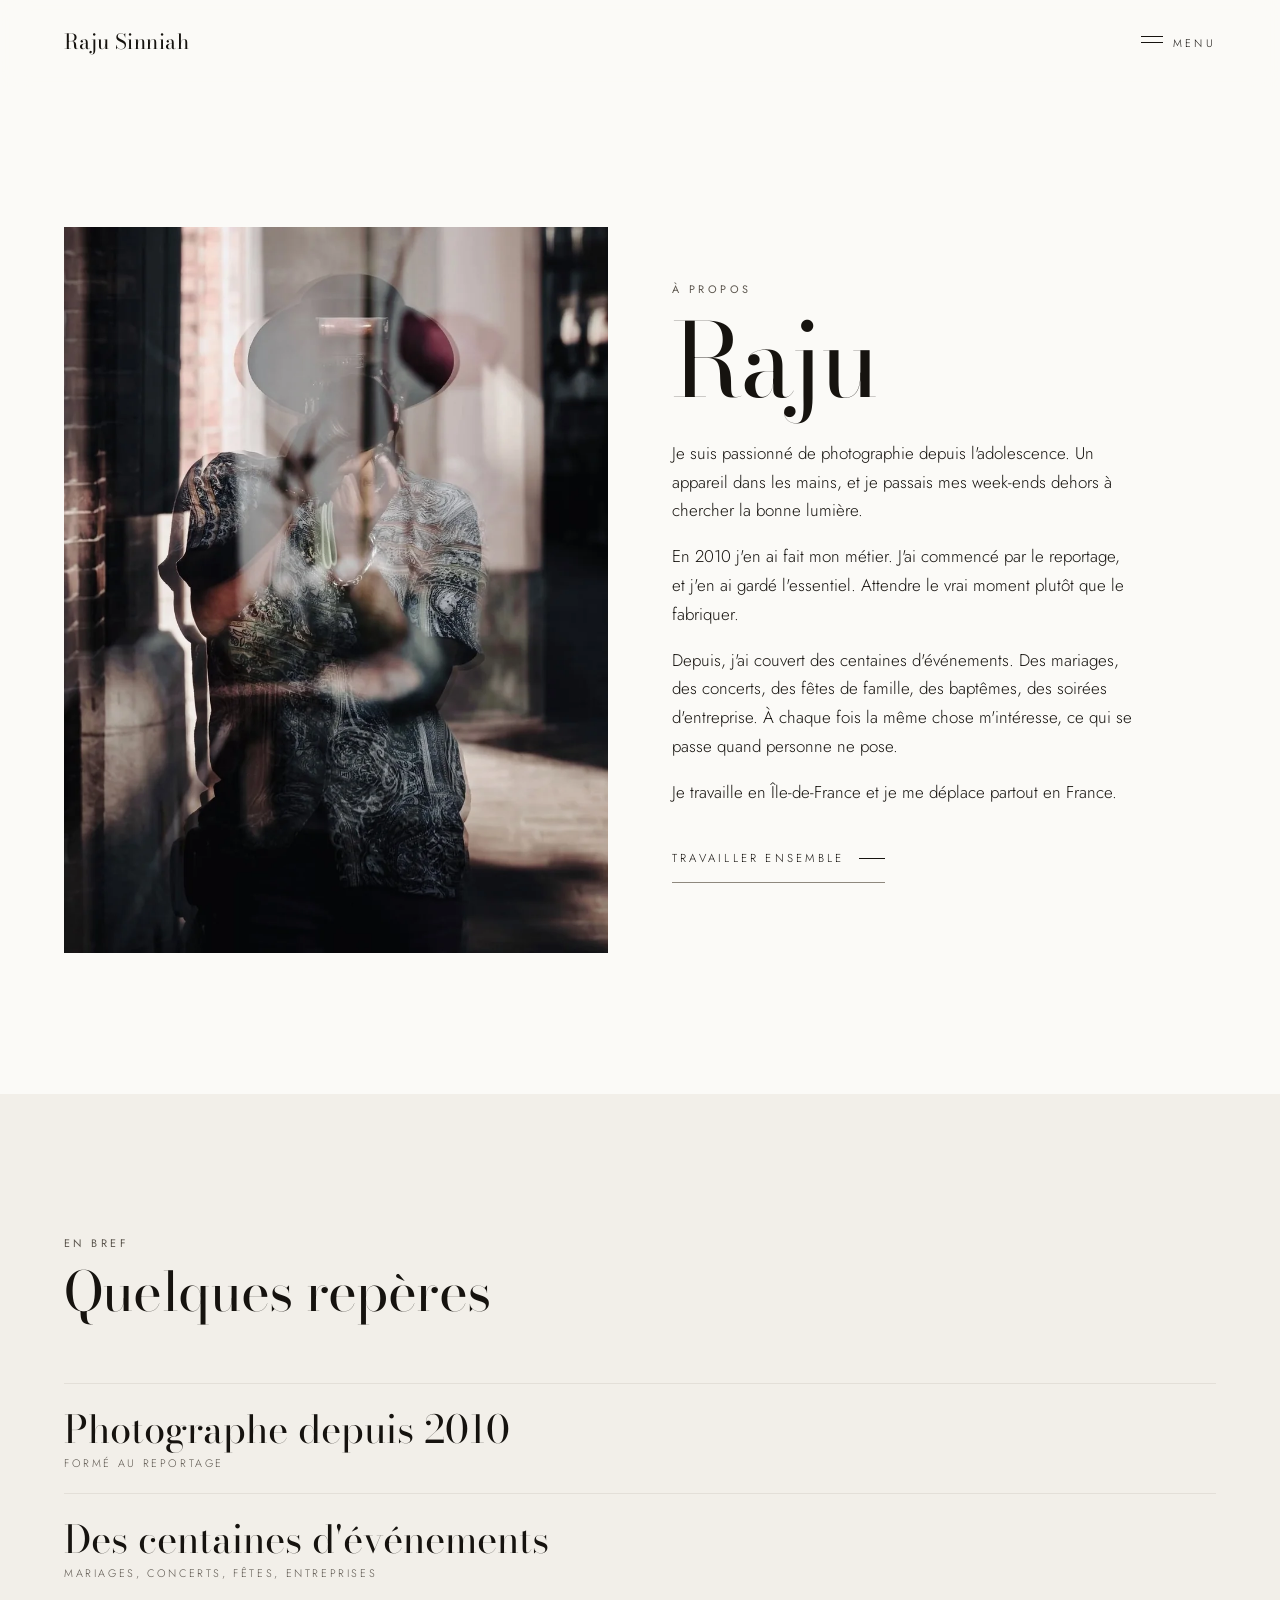
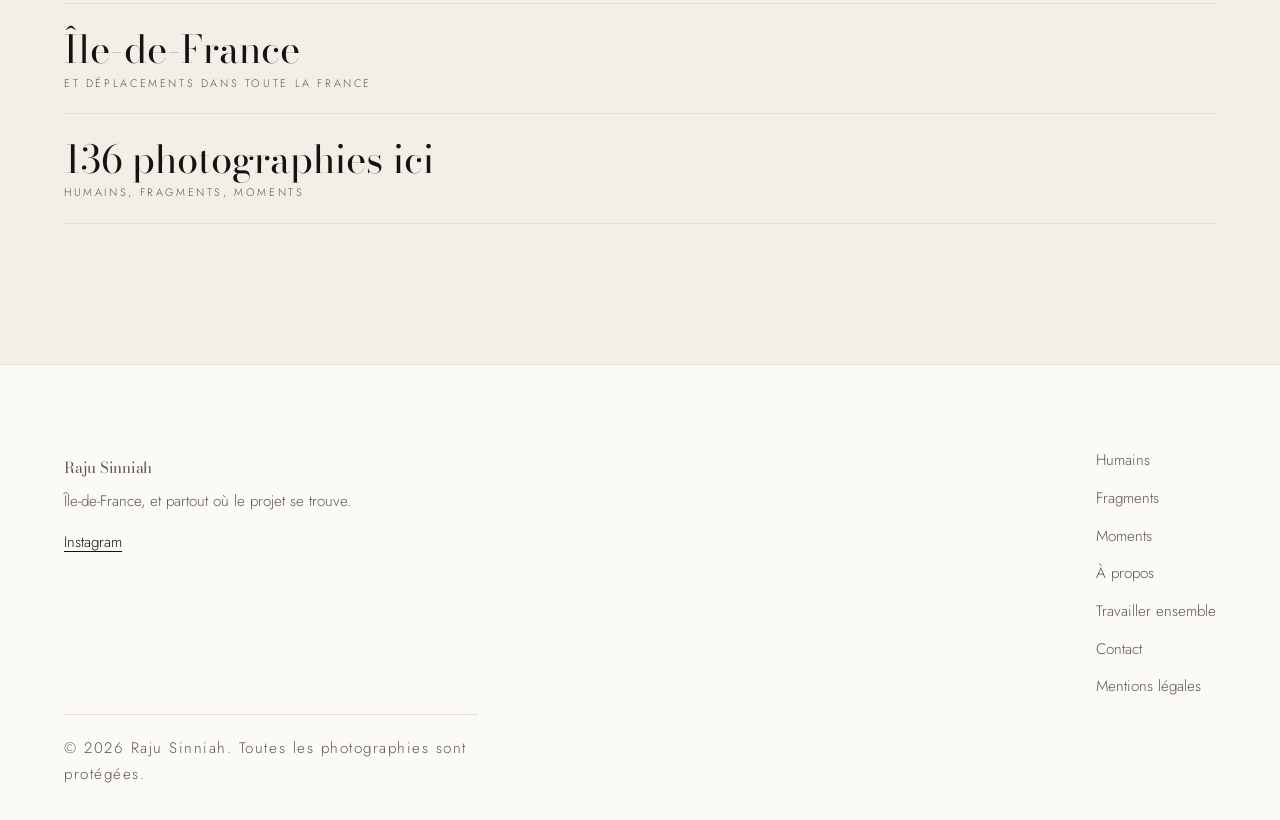
==== a-propos.html @ 7cd714f3 "feat: 136 photographies, fond clair et page à propos Le fond noir rendait le texte pénible à lire. L" ====
<!DOCTYPE html>
<html lang="fr">
<head>
<meta charset="UTF-8">
<meta name="viewport" content="width=device-width, initial-scale=1">
<title>À propos — Raju Sinniah</title>
<meta name="description" content="Raju Sinniah, photographe passionné depuis l'adolescence. Reportage, mariages, concerts et portraits, en Île-de-France et partout en France.">
<link rel="canonical" href="https://jrpsg92.github.io/Rajouphoto.fr/a-propos.html">

<meta property="og:type" content="website">
<meta property="og:title" content="À propos — Raju Sinniah">
<meta property="og:description" content="Raju Sinniah, photographe passionné depuis l'adolescence. Reportage, mariages, concerts et portraits, en Île-de-France et partout en France.">
<meta property="og:image" content="https://jrpsg92.github.io/Rajouphoto.fr/img/portrait-raju-1200.webp">
<meta property="og:url" content="https://jrpsg92.github.io/Rajouphoto.fr/a-propos.html">
<meta property="og:locale" content="fr_FR">
<meta name="twitter:card" content="summary_large_image">
<meta name="theme-color" content="#0E0B09">

<link rel="preconnect" href="https://fonts.googleapis.com">
<link rel="preconnect" href="https://fonts.gstatic.com" crossorigin>
<link href="https://fonts.googleapis.com/css2?family=Bodoni+Moda:opsz,wght@6..96,400;6..96,500&family=Jost:wght@300;400&display=swap" rel="stylesheet">
<link rel="stylesheet" href="style.css">
</head>
<body>
<a class="saut-contenu" href="#contenu">Aller au contenu</a>

<header class="entete" data-entete>
  <div class="enveloppe entete__rangee">
    <a class="signature" href="index.html">Raju Sinniah</a>
    <button class="bascule" data-bascule aria-expanded="false" aria-controls="menu">
      <span class="bascule__traits" aria-hidden="true"></span>
      <span data-libelle>Menu</span>
    </button>
  </div>
</header>

<nav class="nav" id="menu" data-nav aria-label="Navigation principale">
  <ul>
      <li><a href="index.html">Accueil</a></li>
      <li><a href="humains.html">Humains</a></li>
      <li><a href="fragments.html">Fragments</a></li>
      <li><a href="moments.html">Moments</a></li>
      <li><a href="a-propos.html" aria-current="page">À propos</a></li>
      <li><a href="prestations.html">Travailler ensemble</a></li>
      <li><a href="contact.html">Contact</a></li>
  </ul>
</nav>

<main id="contenu">
  <section class="section">
    <div class="enveloppe duo duo--portrait">
      <img src="img/portrait-raju-1000.webp"
           srcset="img/portrait-raju-480.webp 480w, img/portrait-raju-1000.webp 1000w"
           sizes="(min-width: 56rem) 46vw, 100vw"
           alt="Raju Sinniah, appareil levé, reflété dans une vitrine"
           width="1000" height="1333">
      <div>
        <p class="repere">À propos</p>
        <h1 style="margin-top:.7rem">Raju</h1>
        <p style="margin-top:1.6rem">Je suis passionné de photographie depuis
          l'adolescence. Un appareil dans les mains, et je passais mes week-ends
          dehors à chercher la bonne lumière.</p>
        <p>En 2010 j'en ai fait mon métier. J'ai commencé par le reportage,
          et j'en ai gardé l'essentiel. Attendre le vrai moment plutôt que
          le fabriquer.</p>
        <p>Depuis, j'ai couvert des centaines d'événements. Des mariages, des
          concerts, des fêtes de famille, des baptêmes, des soirées d'entreprise.
          À chaque fois la même chose m'intéresse, ce qui se passe quand
          personne ne pose.</p>
        <p>Je travaille en Île-de-France et je me déplace partout en France.</p>
        <p style="margin-top:1.8rem"><a class="action" href="prestations.html">Travailler ensemble</a></p>
      </div>
    </div>
  </section>

  <section class="section section--creuse">
    <div class="enveloppe">
      <div class="section__chapeau">
        <p class="repere">En bref</p>
        <h2>Quelques repères</h2>
      </div>
      <ul class="liste-grande">
        <li><span>Photographe depuis 2010 <em>Formé au reportage</em></span></li>
        <li><span>Des centaines d'événements <em>Mariages, concerts, fêtes, entreprises</em></span></li>
        <li><span>Île-de-France <em>Et déplacements dans toute la France</em></span></li>
        <li><span>136 photographies ici <em>Humains, Fragments, Moments</em></span></li>
      </ul>
    </div>
  </section>
</main>

<footer class="pied">
  <div class="enveloppe">
    <div class="pied__rangee">
      <div>
        <p class="pied__nom didone">Raju Sinniah</p>
        <p>Île-de-France, et partout où le projet se trouve.</p>
        <p><a href="https://www.instagram.com/raju_sinniah/" rel="noopener">Instagram</a></p>
      </div>
      <ul>
        <li><a href="humains.html">Humains</a></li>
        <li><a href="fragments.html">Fragments</a></li>
        <li><a href="moments.html">Moments</a></li>
        <li><a href="a-propos.html">À propos</a></li>
        <li><a href="prestations.html">Travailler ensemble</a></li>
        <li><a href="contact.html">Contact</a></li>
        <li><a href="mentions-legales.html">Mentions légales</a></li>
      </ul>
    </div>
    <p class="pied__mention">© 2026 Raju Sinniah. Toutes les photographies sont protégées.</p>
  </div>
</footer>

<script src="script.js" defer></script>
</body>
</html>
---- style.css ----
/* ==========================================================================
   Raju Sinniah — photographe
   Blanc chaud, encre, un rouge profond en repère. Les photographies
   portent toute la couleur, le site n'en ajoute pas. Didone de magazine
   pour les titres, sans empattement fin pour le texte.
   ========================================================================== */

:root {
  --blanc: #FBFAF7;
  --blanc-creux: #F2EFE9;
  --encre: #16130F;
  --encre-doux: #5C564E;
  --rouge: #A8181E;

  --filet: #E3DFD8;        /* séparateur décoratif */
  --filet-actif: #8E887E;  /* contour porteur d'information, ≥ 3:1 */

  --marge: clamp(1.25rem, 5vw, 5rem);
  --respiration: clamp(4.5rem, 11vw, 9rem);
  --courbe: cubic-bezier(.19, 1, .22, 1);
}

*, *::before, *::after { box-sizing: border-box; }
html { scroll-behavior: smooth; }

body {
  margin: 0;
  background: var(--blanc);
  color: var(--encre);
  font-family: Jost, system-ui, -apple-system, sans-serif;
  font-size: clamp(1rem, .95rem + .2vw, 1.06rem);
  font-weight: 300;
  line-height: 1.7;
  -webkit-font-smoothing: antialiased;
}

h1, h2, h3, .didone {
  font-family: "Bodoni Moda", Didot, "Times New Roman", serif;
  font-weight: 400;
  font-optical-sizing: auto;
  line-height: 1.02;
  letter-spacing: -.015em;
  margin: 0;
  text-wrap: balance;
}

h1 { font-size: clamp(2.8rem, 1.4rem + 6.2vw, 7rem); }
h2 { font-size: clamp(2rem, 1.3rem + 3vw, 3.4rem); }
h3 { font-size: clamp(1.25rem, 1.1rem + .7vw, 1.7rem); }

p { margin: 0 0 1em; max-width: 46ch; }
img { display: block; max-width: 100%; height: auto; }

a { color: var(--encre); text-underline-offset: .25em; }
a:hover { text-decoration-color: var(--rouge); }

:focus-visible { outline: 2px solid var(--rouge); outline-offset: 4px; }

.repere {
  font-size: .68rem; font-weight: 400;
  letter-spacing: .32em; text-transform: uppercase;
  color: var(--encre-doux);
}

.enveloppe { width: min(100% - 2 * var(--marge), 1440px); margin-inline: auto; }

.saut-contenu {
  position: absolute; left: -9999px; top: 0;
  background: var(--encre); color: var(--blanc);
  padding: .75rem 1.25rem; z-index: 300;
}
.saut-contenu:focus { left: 1rem; top: 1rem; }

/* --- En-tête ------------------------------------------------------------ */
.entete {
  position: sticky; top: 0; z-index: 200;
  padding-block: 1.3rem;
  background: color-mix(in srgb, var(--blanc) 90%, transparent);
  backdrop-filter: blur(14px);
  border-bottom: 1px solid transparent;
  transition: border-color .4s var(--courbe);
}
.entete[data-pose="true"] { border-bottom-color: var(--filet); }
.entete__rangee { display: flex; align-items: center; justify-content: space-between; gap: 1rem; }

.signature {
  font-family: "Bodoni Moda", Didot, serif;
  font-size: 1.3rem; letter-spacing: .02em;
  text-decoration: none; color: var(--encre); line-height: 1;
}

.bascule {
  display: inline-flex; align-items: center; gap: .6rem;
  background: none; border: 0; color: var(--encre);
  font: inherit; font-size: .68rem; letter-spacing: .3em;
  text-transform: uppercase; cursor: pointer;
  min-height: 44px; padding: 0;
}
.bascule__traits { position: relative; width: 22px; height: 1px; background: currentColor; }
.bascule__traits::before {
  content: ""; position: absolute; left: 0; top: -6px;
  width: 22px; height: 1px; background: currentColor;
  transition: transform .4s var(--courbe);
}
[aria-expanded="true"] .bascule__traits { background: transparent; }
[aria-expanded="true"] .bascule__traits::before { transform: translateY(6px) rotate(-45deg); }
[aria-expanded="true"] .bascule__traits::after {
  content: ""; position: absolute; left: 0; top: 0;
  width: 22px; height: 1px; background: currentColor;
  transform: rotate(45deg);
}

/* Volet plein écran : le menu devient un moment, pas une barre. */
.nav {
  position: fixed; inset: 0; z-index: 150;
  background: var(--blanc);
  display: grid; place-items: center;
  opacity: 0; visibility: hidden;
  transition: opacity .45s var(--courbe), visibility .45s;
}
.nav[data-ouvert="true"] { opacity: 1; visibility: visible; }
.nav ul { list-style: none; margin: 0; padding: 0; text-align: center; }
.nav li { overflow: hidden; }
.nav a {
  display: block; padding: .14em 0;
  font-family: "Bodoni Moda", Didot, serif;
  font-size: clamp(1.9rem, 1rem + 4.4vw, 3.6rem);
  text-decoration: none; color: var(--encre);
  transform: translateY(105%);
  transition: transform .6s var(--courbe), color .3s;
}
.nav[data-ouvert="true"] a { transform: translateY(0); }
.nav li:nth-child(2) a { transition-delay: .05s; }
.nav li:nth-child(3) a { transition-delay: .1s; }
.nav li:nth-child(4) a { transition-delay: .15s; }
.nav li:nth-child(5) a { transition-delay: .2s; }
.nav li:nth-child(6) a { transition-delay: .25s; }
.nav li:nth-child(7) a { transition-delay: .3s; }
.nav a:hover, .nav a[aria-current="page"] { color: var(--rouge); }

/* --- Liens d'action ----------------------------------------------------- */
.action {
  display: inline-flex; align-items: center; gap: .9rem;
  min-height: 48px; padding: .2rem 0;
  font-size: .72rem; letter-spacing: .28em; text-transform: uppercase;
  color: var(--encre); text-decoration: none;
  border-bottom: 1px solid var(--filet-actif);
  transition: border-color .35s var(--courbe), color .35s;
}
.action::after { content: ""; width: 26px; height: 1px; background: currentColor; transition: width .35s var(--courbe); }
.action:hover { color: var(--rouge); border-color: var(--rouge); }
.action:hover::after { width: 42px; }

/* --- Accueil ------------------------------------------------------------ */
/* Pas de grande photographie en ouverture : un mot, un nom, et le travail
   juste en dessous. */
.accueil {
  padding-block: clamp(4rem, 13vh, 9rem) clamp(3rem, 8vh, 6rem);
  text-align: center;
}
.accueil h1 { margin-block: .7rem .9rem; }
.accueil__ligne {
  font-size: clamp(1.02rem, .96rem + .45vw, 1.22rem);
  color: var(--encre-doux); max-width: 38ch;
  margin-inline: auto;
}
.accueil__actions { display: flex; justify-content: center; margin-top: 2.2rem; }

/* Le mot d'accueil se révèle au chargement, une fois. */
.leve { display: block; overflow: hidden; }
.leve > * { display: block; transform: translateY(102%); animation: lever 1s var(--courbe) .1s forwards; }
.leve--2 > * { animation-delay: .22s; }
.leve--3 > * { animation-delay: .34s; }
@keyframes lever { to { transform: translateY(0); } }

/* --- Sections ----------------------------------------------------------- */
.section { padding-block: var(--respiration); }
.section--creuse { background: var(--blanc-creux); }
.section--mince { padding-block: clamp(2.5rem, 6vw, 4rem); }
.section__chapeau { margin-bottom: clamp(2.5rem, 6vw, 4rem); }
.section__chapeau h2 { margin-top: .7rem; }
.section__chapeau p:last-child { margin-top: 1.1rem; color: var(--encre-doux); }

/* --- Séries ------------------------------------------------------------- */
.series { display: grid; gap: clamp(2.5rem, 5vw, 4rem); }
@media (min-width: 52rem) {
  .series { grid-template-columns: repeat(3, 1fr); align-items: start; }
  .series > :nth-child(2) { margin-top: clamp(2.5rem, 6vw, 5rem); }
  .series > :nth-child(3) { margin-top: clamp(1rem, 2.5vw, 2rem); }
}

.serie { display: block; text-decoration: none; color: var(--encre); }
.serie__cadre { overflow: hidden; background: var(--blanc-creux); }
.serie__cadre img {
  width: 100%; aspect-ratio: 4 / 5; object-fit: cover;
  transition: transform 1.3s var(--courbe);
}
.serie:hover .serie__cadre img { transform: scale(1.03); }
.serie__pied { display: flex; align-items: baseline; gap: 1rem; margin-top: 1.1rem; }
.serie__pied h3 { transition: color .3s; }
.serie:hover .serie__pied h3 { color: var(--rouge); }
.serie__nombre { font-size: .68rem; letter-spacing: .24em; color: var(--encre-doux); margin-left: auto; }
.serie__mot { margin: .5rem 0 0; color: var(--encre-doux); font-size: .95rem; }

/* --- Planche ------------------------------------------------------------ */
.planche { display: grid; gap: clamp(.5rem, 1.2vw, 1rem); grid-template-columns: repeat(2, 1fr); }
@media (min-width: 40rem) { .planche { grid-template-columns: repeat(3, 1fr); } }
@media (min-width: 72rem) { .planche { grid-template-columns: repeat(4, 1fr); } }

.cliche { margin: 0; background: var(--blanc-creux); }
.cliche button { display: block; width: 100%; padding: 0; border: 0; background: none; cursor: zoom-in; overflow: hidden; }
.cliche img {
  width: 100%; aspect-ratio: 4 / 5; object-fit: cover;
  transition: transform 1.1s var(--courbe), opacity .4s;
}
.cliche button:hover img { transform: scale(1.04); opacity: .88; }

/* --- Listes ------------------------------------------------------------- */
.liste-grande { list-style: none; margin: 0; padding: 0; }
.liste-grande li { border-top: 1px solid var(--filet); }
.liste-grande li:last-child { border-bottom: 1px solid var(--filet); }
.liste-grande span {
  display: block; padding-block: clamp(1rem, 2.4vw, 1.5rem);
  font-family: "Bodoni Moda", Didot, serif;
  font-size: clamp(1.35rem, 1rem + 1.9vw, 2.4rem);
  line-height: 1.12;
}
.liste-grande em {
  font-style: normal; display: block; margin-top: .35rem;
  color: var(--encre-doux); font-family: Jost, sans-serif;
  font-size: .68rem; letter-spacing: .24em; text-transform: uppercase;
}

/* --- Duo texte / image -------------------------------------------------- */
.duo { display: grid; gap: clamp(2rem, 5vw, 4.5rem); align-items: center; }
@media (min-width: 56rem) { .duo { grid-template-columns: 1fr 1fr; } }
.duo img { width: 100%; aspect-ratio: 4 / 5; object-fit: cover; }
.duo--portrait img { aspect-ratio: 3 / 4; }

/* --- Pied --------------------------------------------------------------- */
.pied { border-top: 1px solid var(--filet); padding-block: clamp(3rem, 7vw, 5rem) 2rem; }
.pied__rangee { display: grid; gap: 2.5rem; }
@media (min-width: 52rem) { .pied__rangee { grid-template-columns: 1fr auto; align-items: start; } }
.pied__nom { font-family: "Bodoni Moda", Didot, serif; font-size: clamp(2rem, 1.2rem + 2.6vw, 3.2rem); line-height: 1; margin: 0; }
.pied p { color: var(--encre-doux); font-size: .95rem; margin: .9rem 0 0; }
.pied ul { list-style: none; margin: 0; padding: 0; display: grid; gap: .55rem; }
.pied ul a { font-size: .95rem; color: var(--encre-doux); text-decoration: none; }
.pied ul a:hover { color: var(--encre); }
.pied__mention {
  margin-top: clamp(2.5rem, 6vw, 4rem); padding-top: 1.3rem;
  border-top: 1px solid var(--filet);
  font-size: .72rem; letter-spacing: .1em; color: var(--encre-doux);
}

/* --- Visionneuse -------------------------------------------------------- */
.visionneuse { border: 0; padding: 0; background: transparent; max-width: 100vw; max-height: 100svh; }
.visionneuse::backdrop { background: rgb(20 17 14 / .95); }
.visionneuse img { max-width: 94vw; max-height: 84svh; width: auto; }
.visionneuse__barre { display: flex; justify-content: center; gap: 1.5rem; padding-top: 1.25rem; }
.visionneuse__bouton {
  width: 48px; height: 48px; border: 0; background: none;
  color: #CFC9C0; font-size: 1.3rem; cursor: pointer;
  transition: color .3s;
}
.visionneuse__bouton:hover { color: #FFFFFF; }

/* --- Utilitaires -------------------------------------------------------- */
.hors-ecran {
  position: absolute; width: 1px; height: 1px;
  padding: 0; margin: -1px; overflow: hidden;
  clip-path: inset(50%); white-space: nowrap;
}

@media (prefers-reduced-motion: reduce) {
  html { scroll-behavior: auto; }
  *, *::before, *::after {
    animation-duration: .01ms !important;
    animation-iteration-count: 1 !important;
    transition-duration: .01ms !important;
  }
  .leve > * { transform: none; }
  .nav a { transform: none; }
}
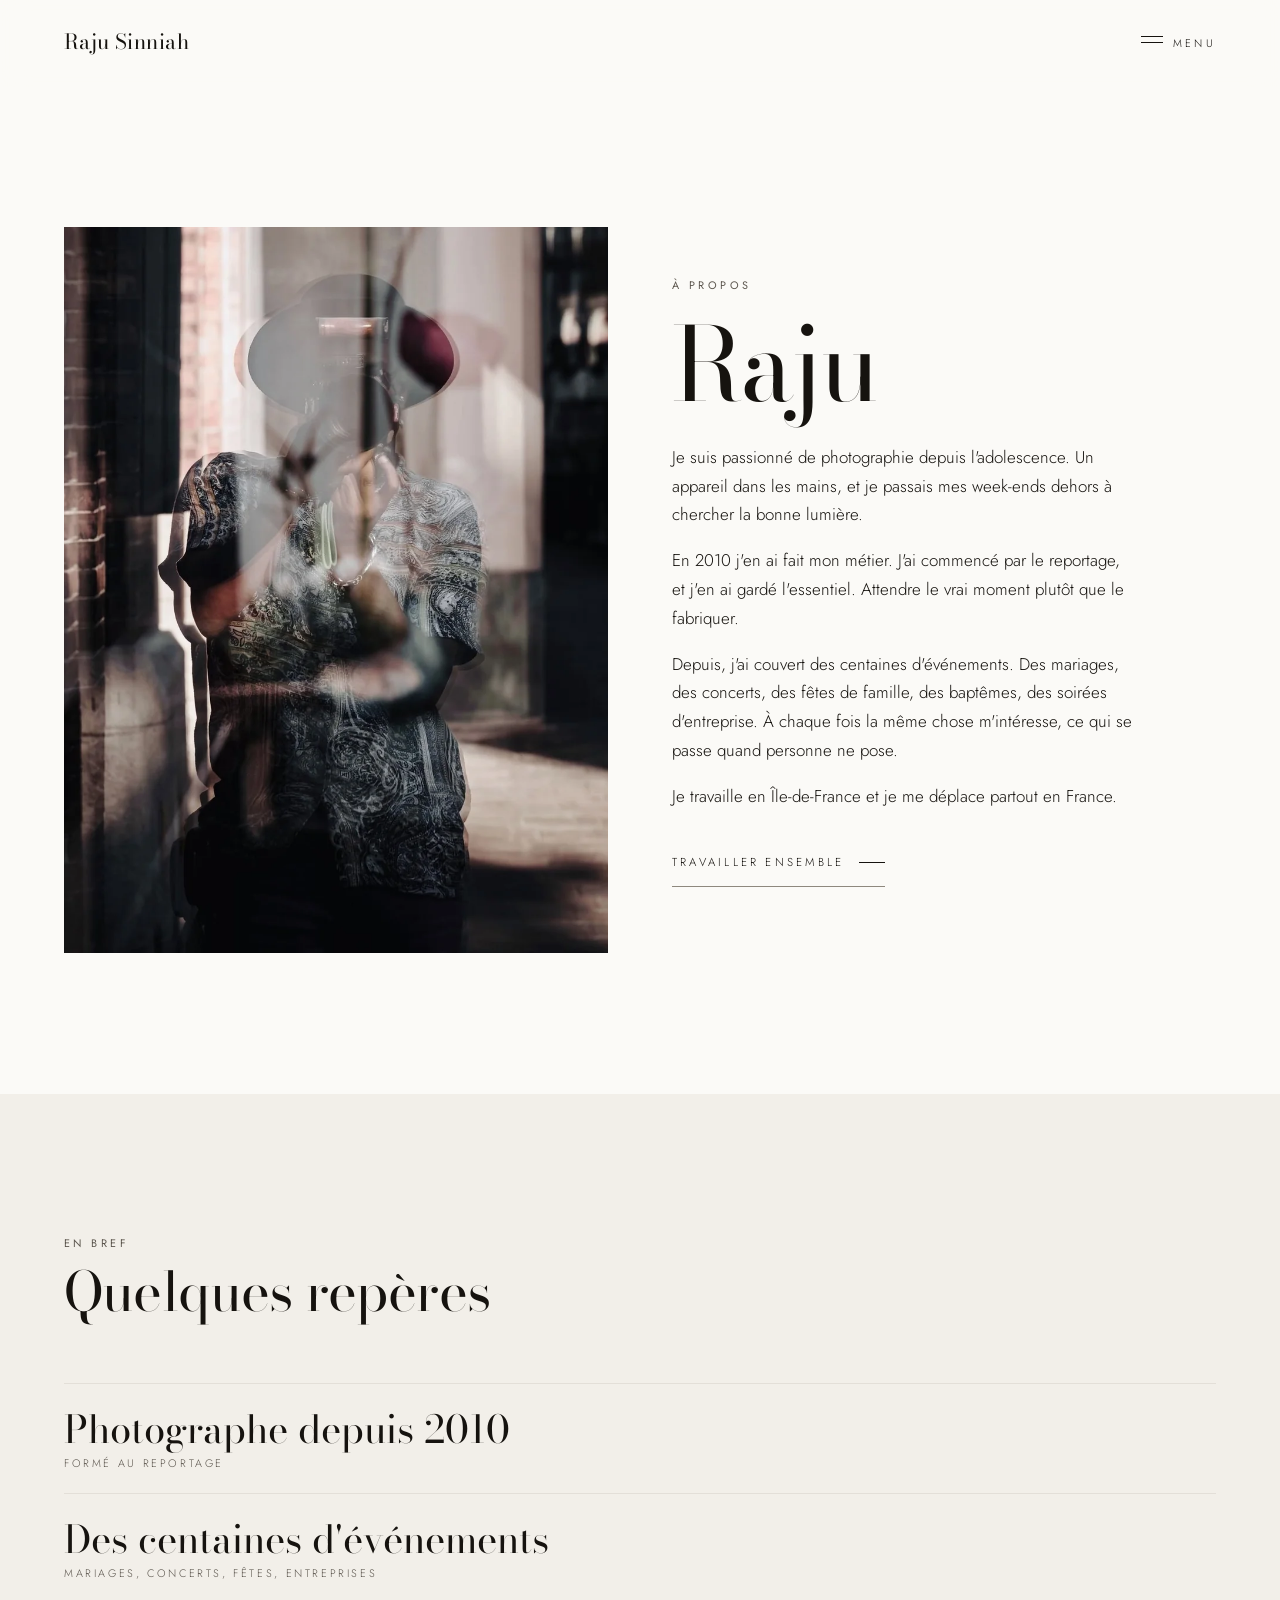
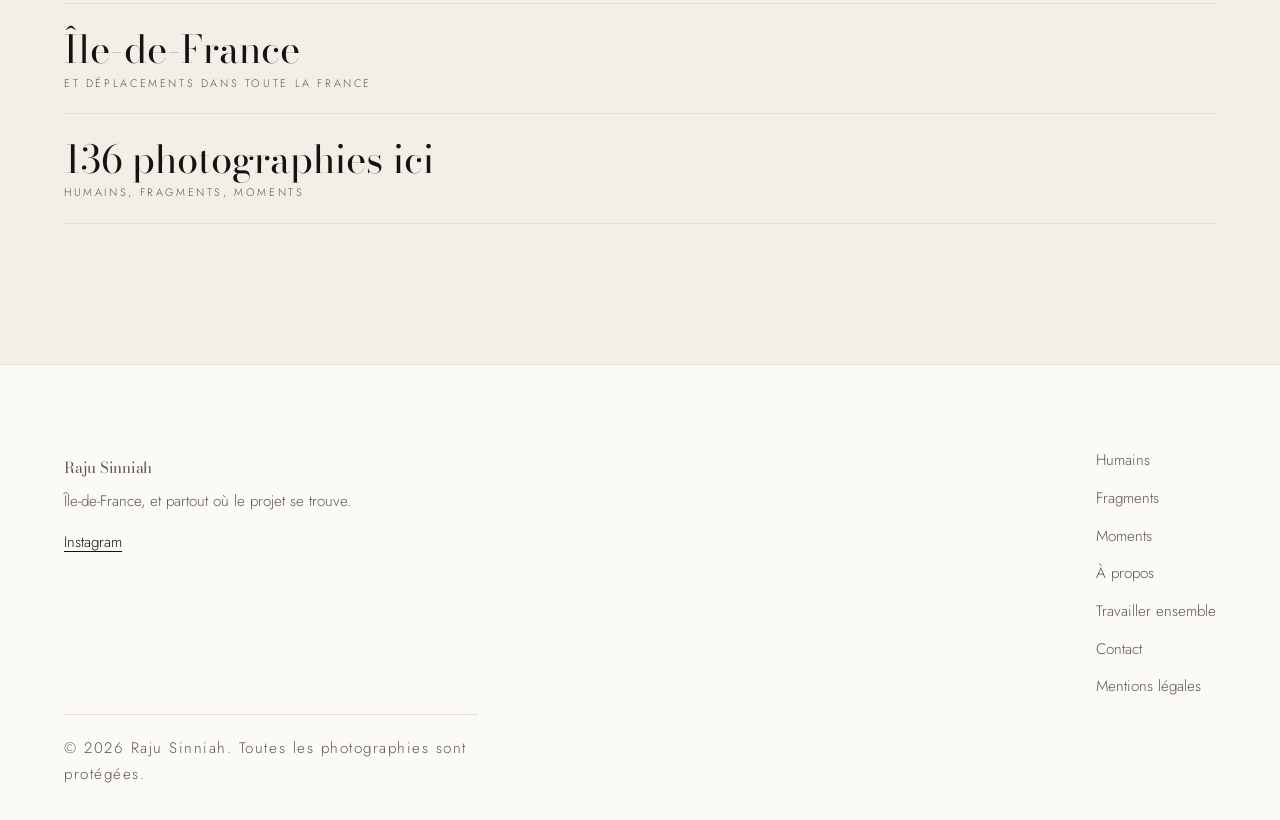
==== commit 3712a9be: "feat: interactions d'ouverture et mise en page des séries Corrige le nom tranché sur l'accueil. Le m" ====
--- a/a-propos.html
+++ b/a-propos.html
@@ -23,6 +23,7 @@
 </head>
 <body>
 <a class="saut-contenu" href="#contenu">Aller au contenu</a>
+<div class="rideau" aria-hidden="true"></div>
 
 <header class="entete" data-entete>
   <div class="enveloppe entete__rangee">
@@ -49,14 +50,16 @@
 <main id="contenu">
   <section class="section">
     <div class="enveloppe duo duo--portrait">
-      <img src="img/portrait-raju-1000.webp"
-           srcset="img/portrait-raju-480.webp 480w, img/portrait-raju-1000.webp 1000w"
-           sizes="(min-width: 56rem) 46vw, 100vw"
-           alt="Raju Sinniah, appareil levé, reflété dans une vitrine"
-           width="1000" height="1333">
+      <div class="volet" data-apparait>
+        <img src="img/portrait-raju-1000.webp"
+             srcset="img/portrait-raju-480.webp 480w, img/portrait-raju-1000.webp 1000w"
+             sizes="(min-width: 56rem) 46vw, 100vw"
+             alt="Raju Sinniah, appareil levé, reflété dans une vitrine"
+             width="1000" height="1333">
+      </div>
       <div>
         <p class="repere">À propos</p>
-        <h1 style="margin-top:.7rem">Raju</h1>
+        <h1 class="leve" style="margin-top:.5rem"><span>Raju</span></h1>
         <p style="margin-top:1.6rem">Je suis passionné de photographie depuis
           l'adolescence. Un appareil dans les mains, et je passais mes week-ends
           dehors à chercher la bonne lumière.</p>
@@ -79,7 +82,7 @@
         <p class="repere">En bref</p>
         <h2>Quelques repères</h2>
       </div>
-      <ul class="liste-grande">
+      <ul class="liste-grande" data-apparait>
         <li><span>Photographe depuis 2010 <em>Formé au reportage</em></span></li>
         <li><span>Des centaines d'événements <em>Mariages, concerts, fêtes, entreprises</em></span></li>
         <li><span>Île-de-France <em>Et déplacements dans toute la France</em></span></li>
--- a/style.css
+++ b/style.css
@@ -167,8 +167,13 @@
 .accueil__actions { display: flex; justify-content: center; margin-top: 2.2rem; }
 
 /* Le mot d'accueil se révèle au chargement, une fois. */
-.leve { display: block; overflow: hidden; }
-.leve > * { display: block; transform: translateY(102%); animation: lever 1s var(--courbe) .1s forwards; }
+/* Le masque doit laisser passer les jambages, sinon le « j » de Raju est
+   tranché. On ouvre la boîte puis on reprend la place en marge négative. */
+.leve {
+  display: block; overflow: hidden;
+  padding-block: .08em .2em; margin-block: -.08em -.2em;
+}
+.leve > * { display: block; transform: translateY(104%); animation: lever 1s var(--courbe) .1s forwards; }
 .leve--2 > * { animation-delay: .22s; }
 .leve--3 > * { animation-delay: .34s; }
 @keyframes lever { to { transform: translateY(0); } }
@@ -179,28 +184,53 @@
 .section--mince { padding-block: clamp(2.5rem, 6vw, 4rem); }
 .section__chapeau { margin-bottom: clamp(2.5rem, 6vw, 4rem); }
 .section__chapeau h2 { margin-top: .7rem; }
+.section__chapeau--serie { margin-bottom: clamp(2rem, 5vw, 3rem); }
+.section__chapeau--serie h1 { margin-top: .5rem; }
 .section__chapeau p:last-child { margin-top: 1.1rem; color: var(--encre-doux); }
 
 /* --- Séries ------------------------------------------------------------- */
-.series { display: grid; gap: clamp(2.5rem, 5vw, 4rem); }
+/* Trois entrées, décalées verticalement, avec le nom en très grand qui
+   mord sur l'image. Le compte se lit comme une légende de planche. */
+.series { display: grid; gap: clamp(3rem, 6vw, 4.5rem); }
 @media (min-width: 52rem) {
   .series { grid-template-columns: repeat(3, 1fr); align-items: start; }
-  .series > :nth-child(2) { margin-top: clamp(2.5rem, 6vw, 5rem); }
-  .series > :nth-child(3) { margin-top: clamp(1rem, 2.5vw, 2rem); }
+  .series > :nth-child(2) { margin-top: clamp(3rem, 7vw, 6rem); }
+  .series > :nth-child(3) { margin-top: clamp(1.25rem, 3vw, 2.5rem); }
 }
 
 .serie { display: block; text-decoration: none; color: var(--encre); }
-.serie__cadre { overflow: hidden; background: var(--blanc-creux); }
+
+/* Le nom se pose dans le bas de l'image, sur un voile sombre qui garantit
+   la lisibilité quelle que soit la photographie. */
+.serie__cadre { position: relative; background: var(--blanc-creux); }
 .serie__cadre img {
-  width: 100%; aspect-ratio: 4 / 5; object-fit: cover;
-  transition: transform 1.3s var(--courbe);
-}
-.serie:hover .serie__cadre img { transform: scale(1.03); }
-.serie__pied { display: flex; align-items: baseline; gap: 1rem; margin-top: 1.1rem; }
-.serie__pied h3 { transition: color .3s; }
-.serie:hover .serie__pied h3 { color: var(--rouge); }
-.serie__nombre { font-size: .68rem; letter-spacing: .24em; color: var(--encre-doux); margin-left: auto; }
-.serie__mot { margin: .5rem 0 0; color: var(--encre-doux); font-size: .95rem; }
+  width: 100%; aspect-ratio: 3 / 4; object-fit: cover;
+  transition: transform 1.4s var(--courbe), filter .6s var(--courbe);
+  filter: saturate(.94);
+}
+.serie:hover .serie__cadre img { transform: scale(1.04); filter: saturate(1.06); }
+
+.serie__pied {
+  position: absolute; inset: auto 0 0; z-index: 2;
+  display: flex; align-items: flex-end; gap: .9rem;
+  padding: 3.5rem 1.1rem 1rem;
+  background: linear-gradient(to top, rgb(14 11 9 / .78) 0%, rgb(14 11 9 / .35) 45%, transparent 100%);
+}
+.serie__nom {
+  font-size: clamp(1.9rem, 1rem + 3vw, 3rem);
+  line-height: .95; color: #FFFFFF;
+}
+.serie__nombre {
+  margin-left: auto; padding-bottom: .4em;
+  font-size: .68rem; letter-spacing: .24em; color: #FFFFFF;
+}
+.serie__fleche {
+  display: block; margin-top: 1.1rem;
+  font-size: .68rem; letter-spacing: .28em; text-transform: uppercase;
+  color: var(--encre-doux);
+  transition: color .3s, letter-spacing .4s var(--courbe);
+}
+.serie:hover .serie__fleche { color: var(--rouge); letter-spacing: .36em; }
 
 /* --- Planche ------------------------------------------------------------ */
 .planche { display: grid; gap: clamp(.5rem, 1.2vw, 1rem); grid-template-columns: repeat(2, 1fr); }
@@ -271,6 +301,35 @@
   clip-path: inset(50%); white-space: nowrap;
 }
 
+/* --- Interactions ------------------------------------------------------- */
+/* Rideau d'ouverture de page. Animation CSS pure, donc il se lève même
+   si le JavaScript ne tourne pas. */
+.rideau {
+  position: fixed; inset: 0; z-index: 400;
+  background: var(--blanc); pointer-events: none;
+  transform-origin: top;
+  animation: lever-rideau .85s var(--courbe) .05s forwards;
+}
+@keyframes lever-rideau { to { transform: scaleY(0); } }
+
+/* Apparition au défilement. Sans JavaScript, rien n'est masqué. */
+[data-apparait] {
+  opacity: 0; transform: translateY(28px);
+  transition: opacity .9s var(--courbe), transform .9s var(--courbe);
+  transition-delay: var(--delai, 0s);
+}
+[data-apparait][data-vu="true"] { opacity: 1; transform: none; }
+
+/* Volet qui se retire sur l'image, comme on découvre un tirage. */
+.volet { position: relative; overflow: hidden; }
+.volet::after {
+  content: ""; position: absolute; inset: 0; z-index: 1;
+  background: var(--blanc); transform-origin: bottom;
+  transition: transform 1.05s var(--courbe);
+  transition-delay: calc(var(--delai, 0s) + .12s);
+}
+[data-vu="true"] .volet::after, .volet[data-vu="true"]::after { transform: scaleY(0); }
+
 @media (prefers-reduced-motion: reduce) {
   html { scroll-behavior: auto; }
   *, *::before, *::after {
@@ -280,4 +339,7 @@
   }
   .leve > * { transform: none; }
   .nav a { transform: none; }
-}
+  .rideau { display: none; }
+  [data-apparait] { opacity: 1; transform: none; }
+  .volet::after { display: none; }
+}
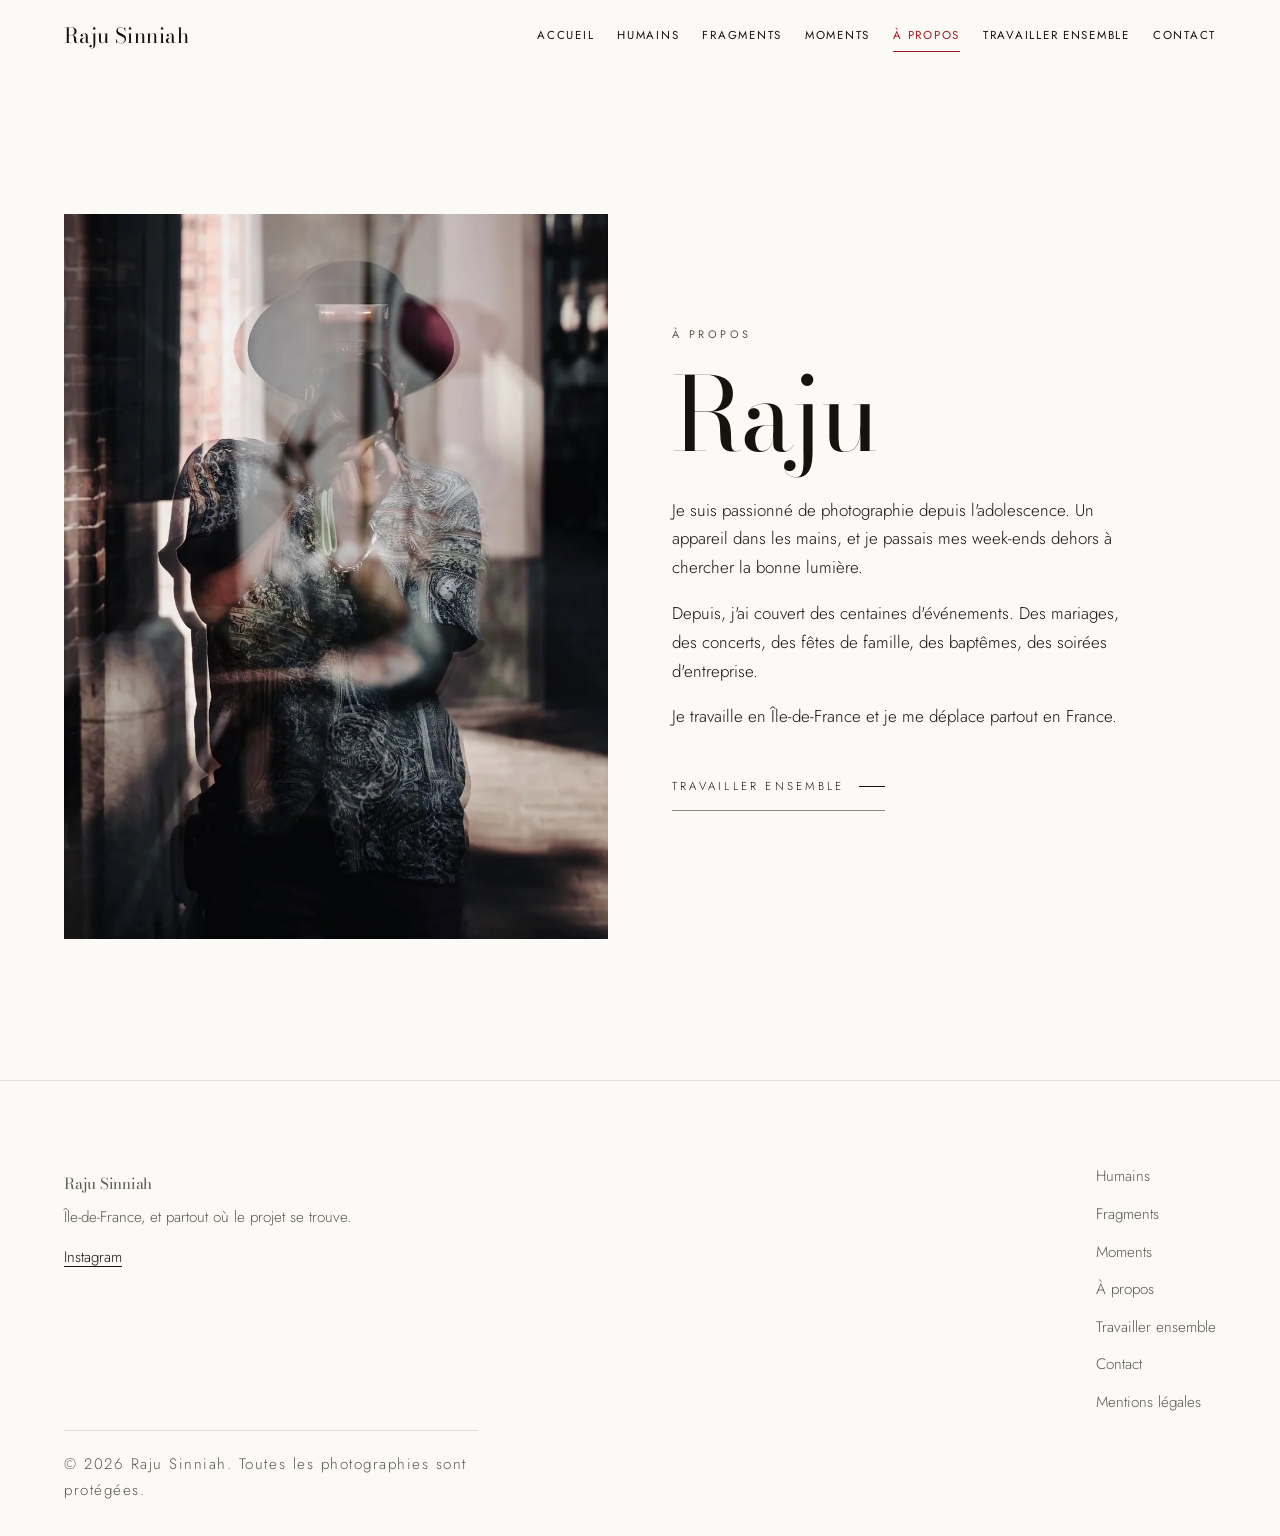
==== commit 8a155799: "feat: catégories en en-tête, Bienvenue en grand, repère au curseur La navigation s'affiche en clair " ====
--- a/a-propos.html
+++ b/a-propos.html
@@ -4,12 +4,12 @@
 <meta charset="UTF-8">
 <meta name="viewport" content="width=device-width, initial-scale=1">
 <title>À propos — Raju Sinniah</title>
-<meta name="description" content="Raju Sinniah, photographe passionné depuis l'adolescence. Reportage, mariages, concerts et portraits, en Île-de-France et partout en France.">
+<meta name="description" content="Raju Sinniah, photographe passionné depuis l'adolescence. Des centaines d'événements couverts, en Île-de-France et partout en France.">
 <link rel="canonical" href="https://jrpsg92.github.io/Rajouphoto.fr/a-propos.html">
 
 <meta property="og:type" content="website">
 <meta property="og:title" content="À propos — Raju Sinniah">
-<meta property="og:description" content="Raju Sinniah, photographe passionné depuis l'adolescence. Reportage, mariages, concerts et portraits, en Île-de-France et partout en France.">
+<meta property="og:description" content="Raju Sinniah, photographe passionné depuis l'adolescence. Des centaines d'événements couverts, en Île-de-France et partout en France.">
 <meta property="og:image" content="https://jrpsg92.github.io/Rajouphoto.fr/img/portrait-raju-1200.webp">
 <meta property="og:url" content="https://jrpsg92.github.io/Rajouphoto.fr/a-propos.html">
 <meta property="og:locale" content="fr_FR">
@@ -32,20 +32,19 @@
       <span class="bascule__traits" aria-hidden="true"></span>
       <span data-libelle>Menu</span>
     </button>
+    <nav class="nav" id="menu" data-nav aria-label="Navigation principale">
+      <ul>
+        <li><a href="index.html">Accueil</a></li>
+        <li><a href="humains.html">Humains</a></li>
+        <li><a href="fragments.html">Fragments</a></li>
+        <li><a href="moments.html">Moments</a></li>
+        <li><a href="a-propos.html" aria-current="page">À propos</a></li>
+        <li><a href="prestations.html">Travailler ensemble</a></li>
+        <li><a href="contact.html">Contact</a></li>
+      </ul>
+    </nav>
   </div>
 </header>
-
-<nav class="nav" id="menu" data-nav aria-label="Navigation principale">
-  <ul>
-      <li><a href="index.html">Accueil</a></li>
-      <li><a href="humains.html">Humains</a></li>
-      <li><a href="fragments.html">Fragments</a></li>
-      <li><a href="moments.html">Moments</a></li>
-      <li><a href="a-propos.html" aria-current="page">À propos</a></li>
-      <li><a href="prestations.html">Travailler ensemble</a></li>
-      <li><a href="contact.html">Contact</a></li>
-  </ul>
-</nav>
 
 <main id="contenu">
   <section class="section">
@@ -60,34 +59,14 @@
       <div>
         <p class="repere">À propos</p>
         <h1 class="leve" style="margin-top:.5rem"><span>Raju</span></h1>
-        <p style="margin-top:1.6rem">Je suis passionné de photographie depuis
+        <p style="margin-top:1.8rem">Je suis passionné de photographie depuis
           l'adolescence. Un appareil dans les mains, et je passais mes week-ends
           dehors à chercher la bonne lumière.</p>
-        <p>En 2010 j'en ai fait mon métier. J'ai commencé par le reportage,
-          et j'en ai gardé l'essentiel. Attendre le vrai moment plutôt que
-          le fabriquer.</p>
         <p>Depuis, j'ai couvert des centaines d'événements. Des mariages, des
-          concerts, des fêtes de famille, des baptêmes, des soirées d'entreprise.
-          À chaque fois la même chose m'intéresse, ce qui se passe quand
-          personne ne pose.</p>
+          concerts, des fêtes de famille, des baptêmes, des soirées d'entreprise.</p>
         <p>Je travaille en Île-de-France et je me déplace partout en France.</p>
-        <p style="margin-top:1.8rem"><a class="action" href="prestations.html">Travailler ensemble</a></p>
+        <p style="margin-top:2rem"><a class="action" href="prestations.html">Travailler ensemble</a></p>
       </div>
-    </div>
-  </section>
-
-  <section class="section section--creuse">
-    <div class="enveloppe">
-      <div class="section__chapeau">
-        <p class="repere">En bref</p>
-        <h2>Quelques repères</h2>
-      </div>
-      <ul class="liste-grande" data-apparait>
-        <li><span>Photographe depuis 2010 <em>Formé au reportage</em></span></li>
-        <li><span>Des centaines d'événements <em>Mariages, concerts, fêtes, entreprises</em></span></li>
-        <li><span>Île-de-France <em>Et déplacements dans toute la France</em></span></li>
-        <li><span>136 photographies ici <em>Humains, Fragments, Moments</em></span></li>
-      </ul>
     </div>
   </section>
 </main>
--- a/style.css
+++ b/style.css
@@ -81,7 +81,10 @@
   transition: border-color .4s var(--courbe);
 }
 .entete[data-pose="true"] { border-bottom-color: var(--filet); }
-.entete__rangee { display: flex; align-items: center; justify-content: space-between; gap: 1rem; }
+.entete__rangee {
+  display: flex; align-items: center; justify-content: space-between;
+  gap: 1rem; flex-wrap: nowrap;
+}
 
 .signature {
   font-family: "Bodoni Moda", Didot, serif;
@@ -110,7 +113,8 @@
   transform: rotate(45deg);
 }
 
-/* Volet plein écran : le menu devient un moment, pas une barre. */
+/* Sur mobile, un volet plein écran. Au-delà, les séries et les pages
+   s'affichent directement dans l'en-tête. */
 .nav {
   position: fixed; inset: 0; z-index: 150;
   background: var(--blanc);
@@ -138,6 +142,34 @@
 .nav li:nth-child(7) a { transition-delay: .3s; }
 .nav a:hover, .nav a[aria-current="page"] { color: var(--rouge); }
 
+@media (min-width: 62rem) {
+  .bascule { display: none; }
+  .nav {
+    position: static; inset: auto; z-index: auto;
+    background: none; display: block; place-items: initial;
+    opacity: 1; visibility: visible; transition: none;
+  }
+  .nav ul { display: flex; align-items: center; gap: clamp(.9rem, 1.8vw, 1.9rem); }
+  .nav li { overflow: visible; }
+  .nav a {
+    position: relative;
+    font-family: Jost, sans-serif;
+    font-size: .72rem; font-weight: 400;
+    letter-spacing: .15em; text-transform: uppercase;
+    white-space: nowrap;
+    padding: .35rem 0; transform: none; transition: color .3s;
+  }
+  /* Le filet se dessine sous l'entrée survolée ou courante. */
+  .nav a::after {
+    content: ""; position: absolute; left: 0; right: 0; bottom: 0;
+    height: 1px; background: currentColor;
+    transform: scaleX(0); transform-origin: right;
+    transition: transform .45s var(--courbe);
+  }
+  .nav a:hover::after { transform: scaleX(1); transform-origin: left; }
+  .nav a[aria-current="page"]::after { transform: scaleX(1); }
+}
+
 /* --- Liens d'action ----------------------------------------------------- */
 .action {
   display: inline-flex; align-items: center; gap: .9rem;
@@ -155,16 +187,24 @@
 /* Pas de grande photographie en ouverture : un mot, un nom, et le travail
    juste en dessous. */
 .accueil {
-  padding-block: clamp(4rem, 13vh, 9rem) clamp(3rem, 8vh, 6rem);
+  padding-block: clamp(4rem, 14vh, 10rem) clamp(3rem, 8vh, 6rem);
   text-align: center;
 }
-.accueil h1 { margin-block: .7rem .9rem; }
-.accueil__ligne {
-  font-size: clamp(1.02rem, .96rem + .45vw, 1.22rem);
-  color: var(--encre-doux); max-width: 38ch;
-  margin-inline: auto;
-}
-.accueil__actions { display: flex; justify-content: center; margin-top: 2.2rem; }
+.accueil h1 { margin: 0; }
+/* Le mot d'accueil porte la page, le nom se lit juste en dessous. */
+.accueil__bienvenue {
+  display: block;
+  font-size: clamp(3.4rem, 1rem + 11vw, 11rem);
+  line-height: .92; letter-spacing: -.025em;
+}
+.accueil__nom {
+  display: block; margin-top: clamp(.9rem, 2vw, 1.4rem);
+  font-family: Jost, sans-serif; font-weight: 400;
+  font-size: clamp(.78rem, .72rem + .35vw, .95rem);
+  letter-spacing: .4em; text-transform: uppercase;
+  color: var(--encre-doux);
+}
+.accueil__actions { display: flex; justify-content: center; margin-top: clamp(2rem, 5vw, 3rem); }
 
 /* Le mot d'accueil se révèle au chargement, une fois. */
 /* Le masque doit laisser passer les jambages, sinon le « j » de Raju est
@@ -301,6 +341,21 @@
   clip-path: inset(50%); white-space: nowrap;
 }
 
+/* --- Étiquette qui suit le curseur -------------------------------------- */
+/* Sur la planche, un repère suit le pointeur et annonce l'agrandissement.
+   Il n'apparaît qu'avec une souris, jamais au doigt. */
+.suiveur {
+  position: fixed; top: 0; left: 0; z-index: 120;
+  display: grid; place-items: center;
+  width: 92px; height: 92px; border-radius: 50%;
+  background: var(--encre); color: var(--blanc);
+  font-size: .6rem; letter-spacing: .22em; text-transform: uppercase;
+  pointer-events: none;
+  opacity: 0; transform: translate(-50%, -50%) scale(.6);
+  transition: opacity .35s var(--courbe), transform .35s var(--courbe);
+}
+.suiveur[data-actif="true"] { opacity: 1; transform: translate(-50%, -50%) scale(1); }
+
 /* --- Interactions ------------------------------------------------------- */
 /* Rideau d'ouverture de page. Animation CSS pure, donc il se lève même
    si le JavaScript ne tourne pas. */
@@ -340,6 +395,7 @@
   .leve > * { transform: none; }
   .nav a { transform: none; }
   .rideau { display: none; }
+  .suiveur { display: none; }
   [data-apparait] { opacity: 1; transform: none; }
   .volet::after { display: none; }
 }
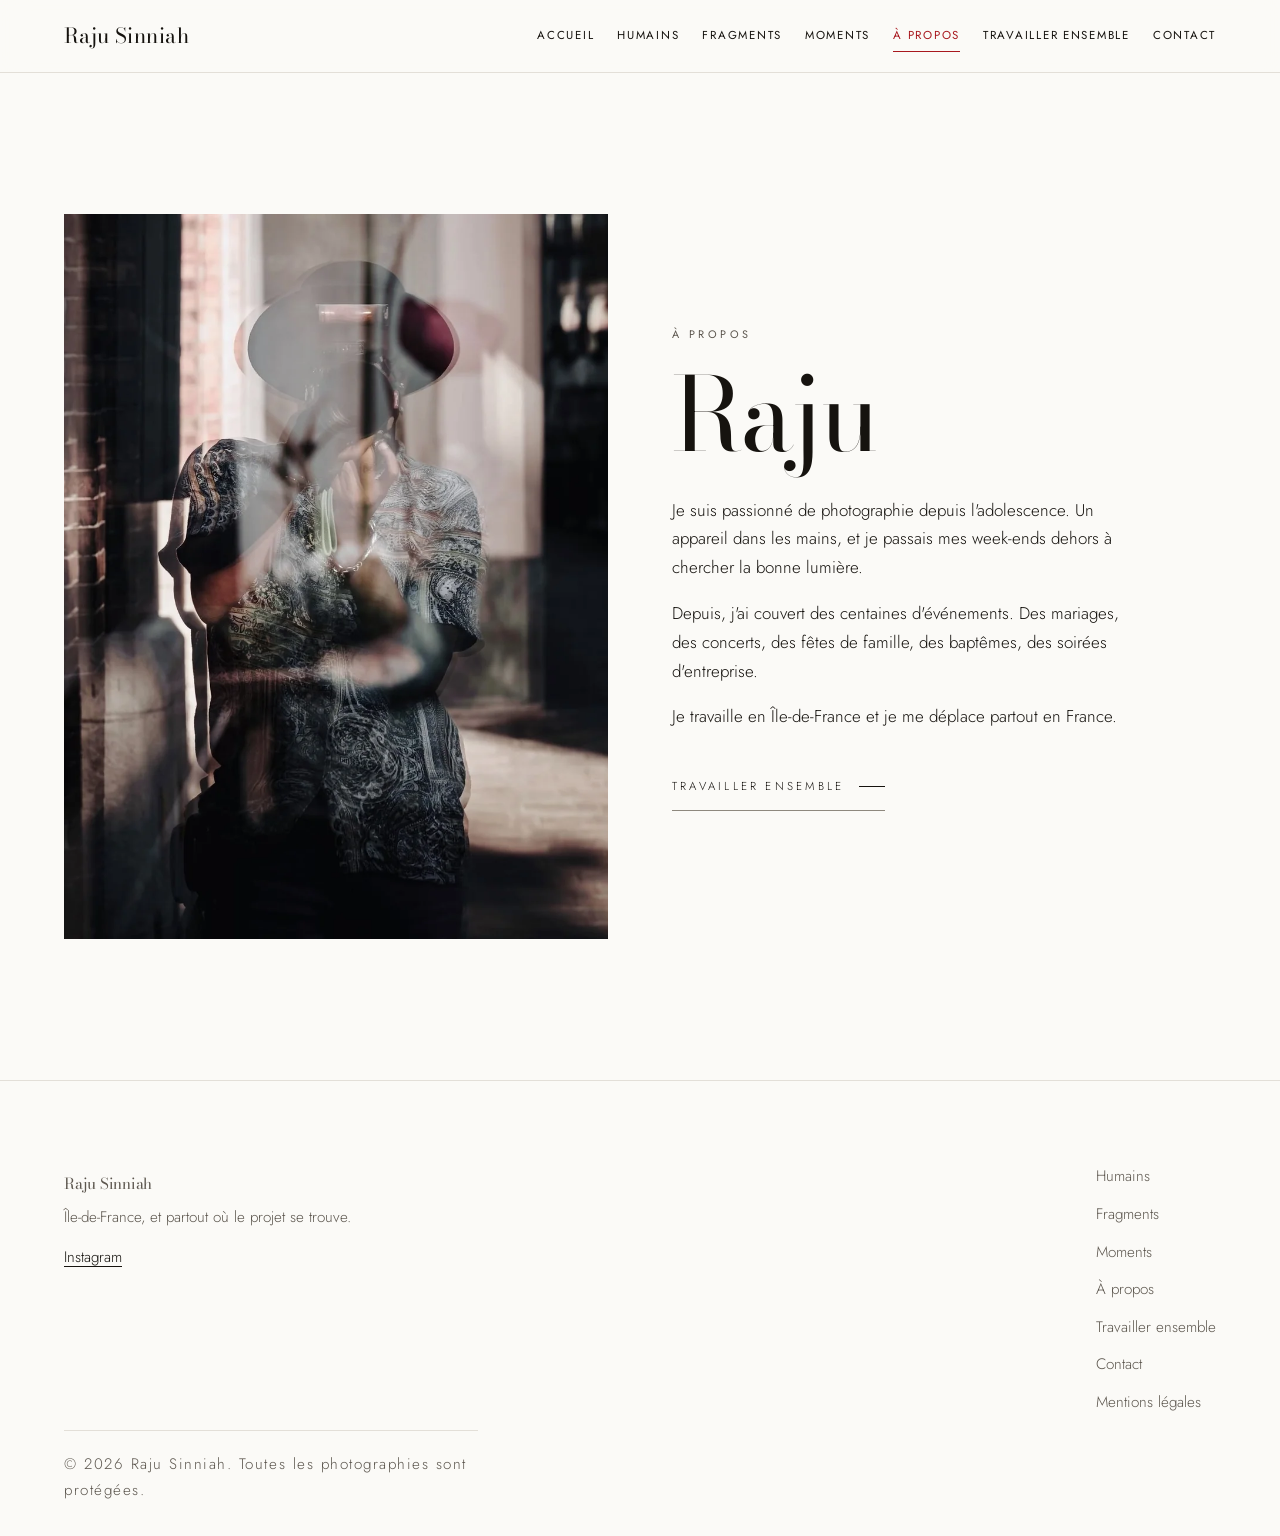
==== commit 2bbd4f6b: "feat: filet d'en-tête permanent et appel en bas d'accueil Le filet qui sépare l'en-tête du contenu e" ====
--- a/a-propos.html
+++ b/a-propos.html
@@ -20,6 +20,19 @@
 <link rel="preconnect" href="https://fonts.gstatic.com" crossorigin>
 <link href="https://fonts.googleapis.com/css2?family=Bodoni+Moda:opsz,wght@6..96,400;6..96,500&family=Jost:wght@300;400&display=swap" rel="stylesheet">
 <link rel="stylesheet" href="style.css">
+<script>
+  /* Les apparitions ne sont masquées que si la page peut vraiment les
+     révéler. Si script.js n'arrive pas, le filet de sécurité remet tout
+     en place au bout de 2,5 s. */
+  (function () {
+    var r = document.documentElement;
+    if (matchMedia("(prefers-reduced-motion: reduce)").matches) return;
+    r.classList.add("anim");
+    setTimeout(function () {
+      if (!window.__revele) r.classList.remove("anim");
+    }, 2500);
+  })();
+</script>
 </head>
 <body>
 <a class="saut-contenu" href="#contenu">Aller au contenu</a>
--- a/style.css
+++ b/style.css
@@ -77,10 +77,10 @@
   padding-block: 1.3rem;
   background: color-mix(in srgb, var(--blanc) 90%, transparent);
   backdrop-filter: blur(14px);
-  border-bottom: 1px solid transparent;
+  border-bottom: 1px solid var(--filet);
   transition: border-color .4s var(--courbe);
 }
-.entete[data-pose="true"] { border-bottom-color: var(--filet); }
+.entete[data-pose="true"] { border-bottom-color: var(--filet-actif); }
 .entete__rangee {
   display: flex; align-items: center; justify-content: space-between;
   gap: 1rem; flex-wrap: nowrap;
@@ -307,6 +307,29 @@
 .duo img { width: 100%; aspect-ratio: 4 / 5; object-fit: cover; }
 .duo--portrait img { aspect-ratio: 3 / 4; }
 
+/* --- Appel final -------------------------------------------------------- */
+.appel {
+  background: var(--encre); color: var(--blanc);
+  padding: clamp(3rem, 9vw, 6rem) clamp(1.5rem, 5vw, 4rem);
+  text-align: center;
+}
+.appel h2 { color: var(--blanc); }
+.appel p {
+  margin: 1.2rem auto 0; max-width: 40ch;
+  color: #BFB8AE;
+}
+.appel .repere { color: #BFB8AE; }
+
+.bouton {
+  display: inline-flex; align-items: center; justify-content: center;
+  min-height: 52px; margin-top: 2rem; padding: .9rem 2.2rem;
+  background: var(--blanc); color: var(--encre);
+  text-decoration: none;
+  font-size: .72rem; letter-spacing: .28em; text-transform: uppercase;
+  transition: background-color .35s var(--courbe), color .35s var(--courbe);
+}
+.bouton:hover { background: var(--rouge); color: #FFFFFF; }
+
 /* --- Pied --------------------------------------------------------------- */
 .pied { border-top: 1px solid var(--filet); padding-block: clamp(3rem, 7vw, 5rem) 2rem; }
 .pied__rangee { display: grid; gap: 2.5rem; }
@@ -367,13 +390,16 @@
 }
 @keyframes lever-rideau { to { transform: scaleY(0); } }
 
-/* Apparition au défilement. Sans JavaScript, rien n'est masqué. */
-[data-apparait] {
+/* Apparition au défilement. L'état masqué est porté par la classe « anim »,
+   posée par un script en tête de page et retirée d'office au bout de
+   2,5 s si rien ne l'a relayée. Sans JavaScript, ou si script.js ne
+   charge pas, le contenu reste donc visible. */
+.anim [data-apparait] {
   opacity: 0; transform: translateY(28px);
   transition: opacity .9s var(--courbe), transform .9s var(--courbe);
   transition-delay: var(--delai, 0s);
 }
-[data-apparait][data-vu="true"] { opacity: 1; transform: none; }
+.anim [data-apparait][data-vu="true"] { opacity: 1; transform: none; }
 
 /* Volet qui se retire sur l'image, comme on découvre un tirage. */
 .volet { position: relative; overflow: hidden; }
@@ -383,7 +409,9 @@
   transition: transform 1.05s var(--courbe);
   transition-delay: calc(var(--delai, 0s) + .12s);
 }
-[data-vu="true"] .volet::after, .volet[data-vu="true"]::after { transform: scaleY(0); }
+.anim [data-vu="true"] .volet::after,
+.anim .volet[data-vu="true"]::after { transform: scaleY(0); }
+:not(.anim) .volet::after { display: none; }
 
 @media (prefers-reduced-motion: reduce) {
   html { scroll-behavior: auto; }
@@ -396,6 +424,6 @@
   .nav a { transform: none; }
   .rideau { display: none; }
   .suiveur { display: none; }
-  [data-apparait] { opacity: 1; transform: none; }
+  .anim [data-apparait] { opacity: 1; transform: none; }
   .volet::after { display: none; }
 }
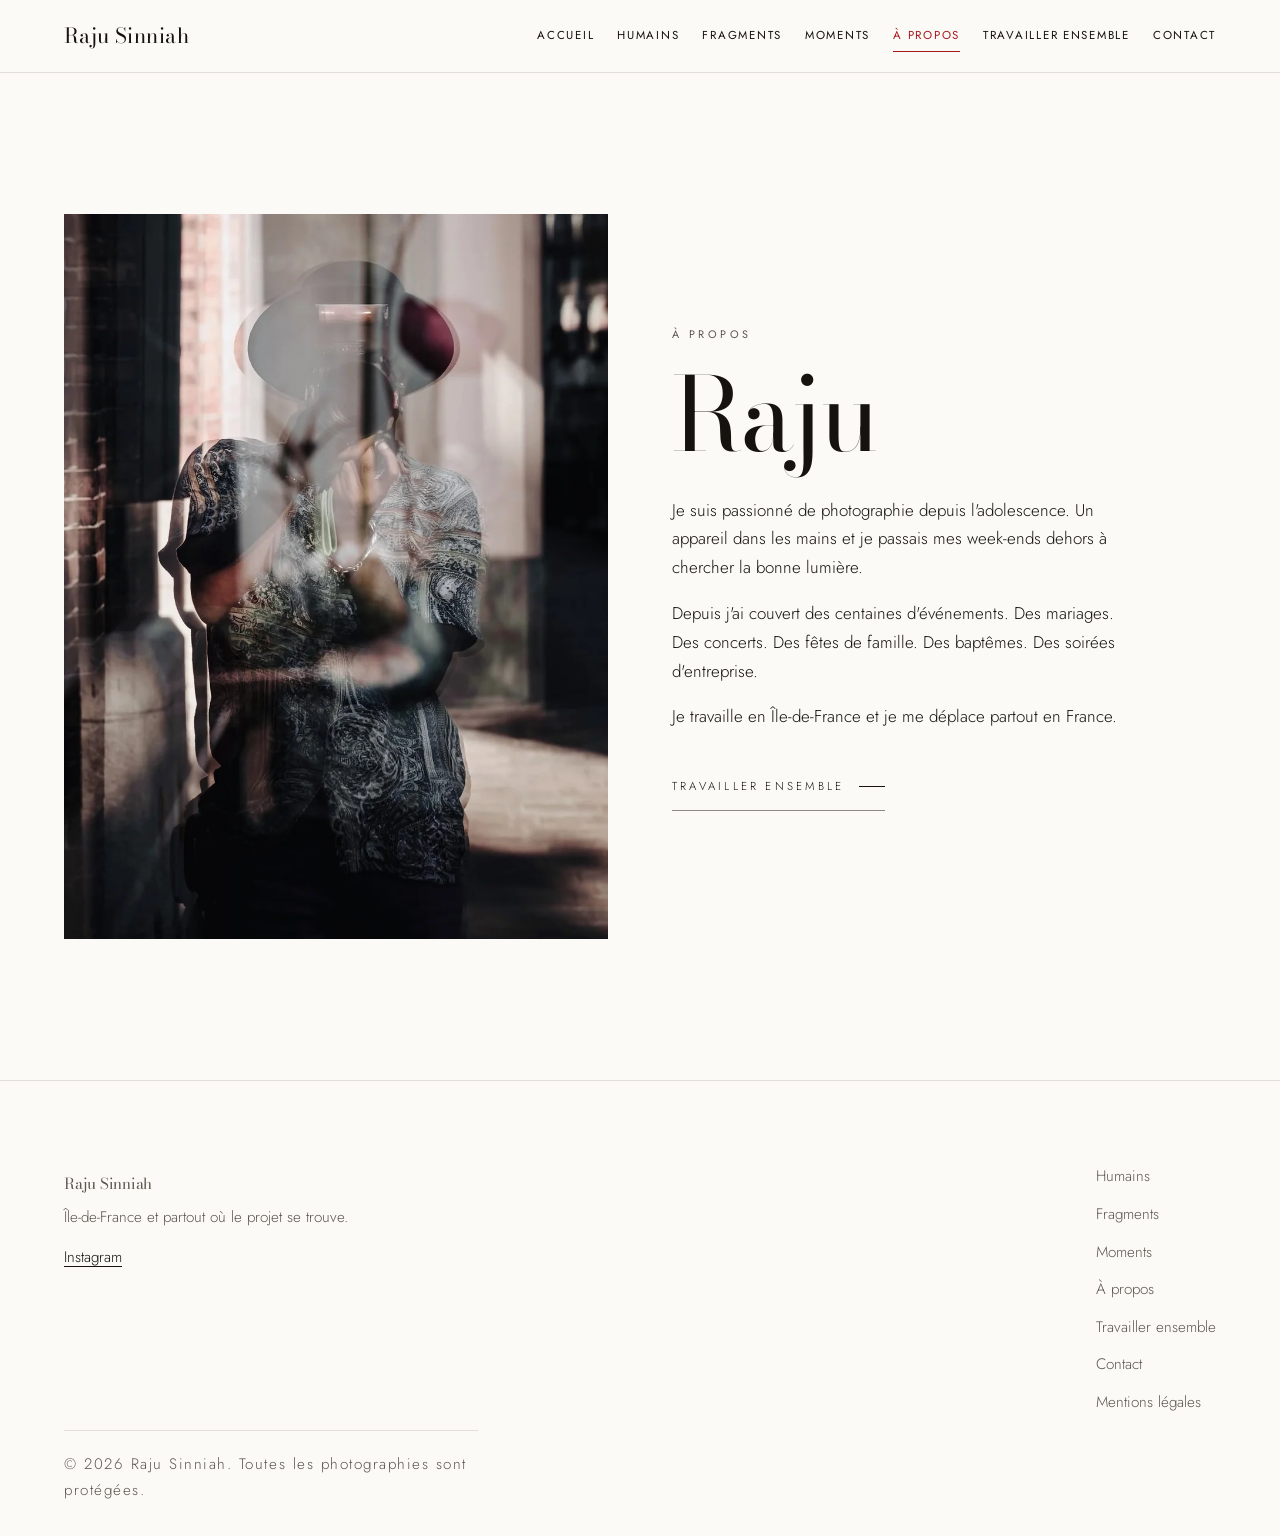
==== commit f40a80d7: "style: retire la ponctuation qui alourdissait le texte Plus une seule virgule, ni point-virgule, ni " ====
--- a/a-propos.html
+++ b/a-propos.html
@@ -73,10 +73,11 @@
         <p class="repere">À propos</p>
         <h1 class="leve" style="margin-top:.5rem"><span>Raju</span></h1>
         <p style="margin-top:1.8rem">Je suis passionné de photographie depuis
-          l'adolescence. Un appareil dans les mains, et je passais mes week-ends
-          dehors à chercher la bonne lumière.</p>
-        <p>Depuis, j'ai couvert des centaines d'événements. Des mariages, des
-          concerts, des fêtes de famille, des baptêmes, des soirées d'entreprise.</p>
+          l'adolescence. Un appareil dans les mains et je passais mes week-ends dehors
+          à chercher la bonne lumière.</p>
+        <p>Depuis j'ai couvert des centaines d'événements. Des mariages. Des
+          concerts. Des fêtes de famille. Des baptêmes. Des soirées
+          d'entreprise.</p>
         <p>Je travaille en Île-de-France et je me déplace partout en France.</p>
         <p style="margin-top:2rem"><a class="action" href="prestations.html">Travailler ensemble</a></p>
       </div>
@@ -89,7 +90,7 @@
     <div class="pied__rangee">
       <div>
         <p class="pied__nom didone">Raju Sinniah</p>
-        <p>Île-de-France, et partout où le projet se trouve.</p>
+        <p>Île-de-France et partout où le projet se trouve.</p>
         <p><a href="https://www.instagram.com/raju_sinniah/" rel="noopener">Instagram</a></p>
       </div>
       <ul>
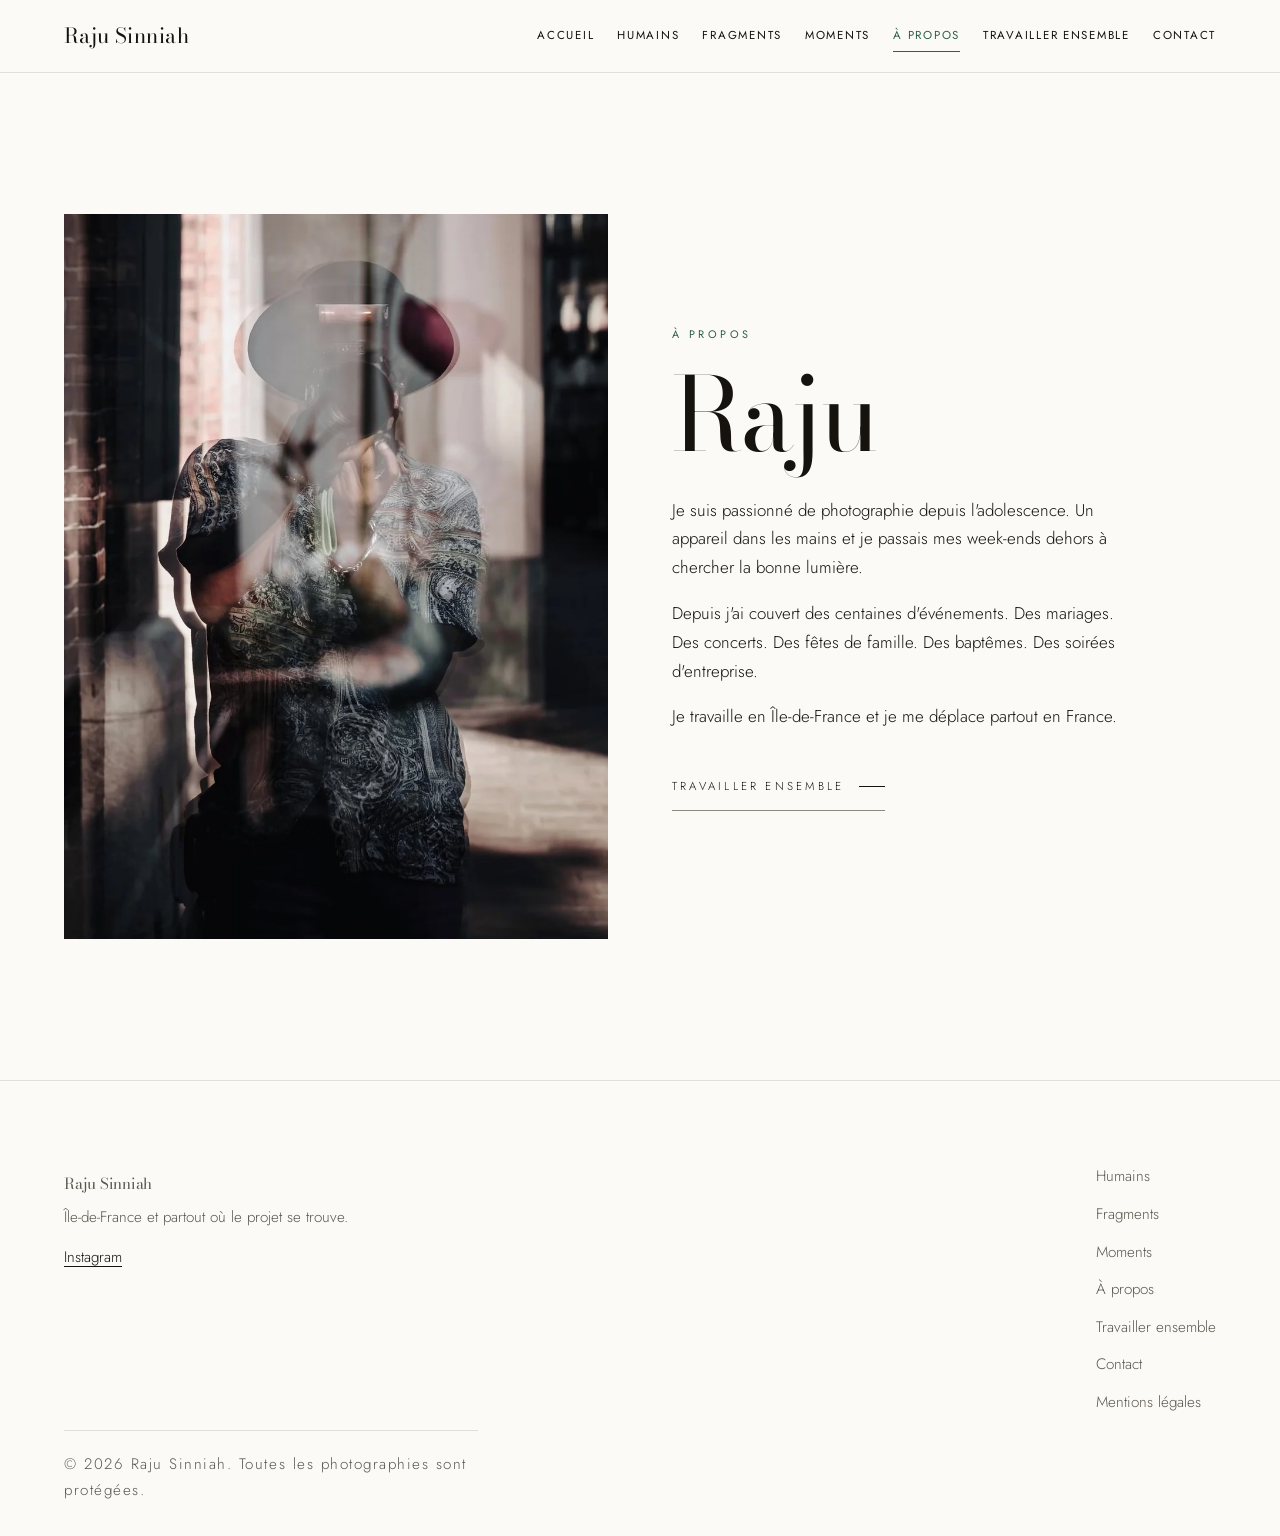
==== commit b430bdea: "Adresse du site : nailsbydeb.cloud Liens canoniques, Open Graph, sitemap et robots.txt pointent sur " ====
--- a/a-propos.html
+++ b/a-propos.html
@@ -5,13 +5,13 @@
 <meta name="viewport" content="width=device-width, initial-scale=1">
 <title>À propos — Raju Sinniah</title>
 <meta name="description" content="Raju Sinniah, photographe passionné depuis l'adolescence. Des centaines d'événements couverts, en Île-de-France et partout en France.">
-<link rel="canonical" href="https://jrpsg92.github.io/Rajouphoto.fr/a-propos.html">
+<link rel="canonical" href="https://nailsbydeb.cloud/a-propos.html">
 
 <meta property="og:type" content="website">
 <meta property="og:title" content="À propos — Raju Sinniah">
 <meta property="og:description" content="Raju Sinniah, photographe passionné depuis l'adolescence. Des centaines d'événements couverts, en Île-de-France et partout en France.">
-<meta property="og:image" content="https://jrpsg92.github.io/Rajouphoto.fr/img/portrait-raju-1200.webp">
-<meta property="og:url" content="https://jrpsg92.github.io/Rajouphoto.fr/a-propos.html">
+<meta property="og:image" content="https://nailsbydeb.cloud/img/portrait-raju-1200.webp">
+<meta property="og:url" content="https://nailsbydeb.cloud/a-propos.html">
 <meta property="og:locale" content="fr_FR">
 <meta name="twitter:card" content="summary_large_image">
 <meta name="theme-color" content="#0E0B09">
--- a/style.css
+++ b/style.css
@@ -1,6 +1,6 @@
 /* ==========================================================================
    Raju Sinniah — photographe
-   Blanc chaud, encre, un rouge profond en repère. Les photographies
+   Blanc chaud, encre, une touche de vert de sous-bois. Les photographies
    portent toute la couleur, le site n'en ajoute pas. Didone de magazine
    pour les titres, sans empattement fin pour le texte.
    ========================================================================== */
@@ -10,7 +10,10 @@
   --blanc-creux: #F2EFE9;
   --encre: #16130F;
   --encre-doux: #5C564E;
-  --rouge: #A8181E;
+  /* Vert de sous-bois, repris des photographies de la série Fragments.
+     Employé par touches, jamais en aplat. */
+  --vert: #2E5E4E;
+  --vert-clair: #8FC6B0;   /* sur fond sombre uniquement */
 
   --filet: #E3DFD8;        /* séparateur décoratif */
   --filet-actif: #8E887E;  /* contour porteur d'information, ≥ 3:1 */
@@ -52,14 +55,16 @@
 img { display: block; max-width: 100%; height: auto; }
 
 a { color: var(--encre); text-underline-offset: .25em; }
-a:hover { text-decoration-color: var(--rouge); }
-
-:focus-visible { outline: 2px solid var(--rouge); outline-offset: 4px; }
-
+a:hover { text-decoration-color: var(--vert); }
+
+:focus-visible { outline: 2px solid var(--vert); outline-offset: 4px; }
+
+/* Les surtitres portent le vert. C'est la touche visible sur chaque
+   page, y compris au doigt, là où aucun survol n'existe. */
 .repere {
   font-size: .68rem; font-weight: 400;
   letter-spacing: .32em; text-transform: uppercase;
-  color: var(--encre-doux);
+  color: var(--vert);
 }
 
 .enveloppe { width: min(100% - 2 * var(--marge), 1440px); margin-inline: auto; }
@@ -75,11 +80,23 @@
 .entete {
   position: sticky; top: 0; z-index: 200;
   padding-block: 1.3rem;
-  background: color-mix(in srgb, var(--blanc) 90%, transparent);
-  backdrop-filter: blur(14px);
   border-bottom: 1px solid var(--filet);
   transition: border-color .4s var(--courbe);
 }
+/* Le fond et le flou vivent sur un calque séparé. Portés par .entete,
+   ils en feraient le bloc conteneur du volet de navigation, qui se
+   replierait alors sur la hauteur de la barre au lieu de couvrir
+   l'écran. C'est ce qui cassait le menu sur iPhone. */
+.entete::before {
+  content: ""; position: absolute; inset: 0; z-index: -1;
+  background: rgb(251 250 247 / .92);
+  background: color-mix(in srgb, var(--blanc) 92%, transparent);
+  -webkit-backdrop-filter: blur(14px);
+  backdrop-filter: blur(14px);
+}
+
+/* Le nom et le bouton restent au-dessus du volet, pour pouvoir le fermer. */
+.signature, .bascule { position: relative; z-index: 160; }
 .entete[data-pose="true"] { border-bottom-color: var(--filet-actif); }
 .entete__rangee {
   display: flex; align-items: center; justify-content: space-between;
@@ -140,7 +157,7 @@
 .nav li:nth-child(5) a { transition-delay: .2s; }
 .nav li:nth-child(6) a { transition-delay: .25s; }
 .nav li:nth-child(7) a { transition-delay: .3s; }
-.nav a:hover, .nav a[aria-current="page"] { color: var(--rouge); }
+.nav a:hover, .nav a[aria-current="page"] { color: var(--vert); }
 
 @media (min-width: 62rem) {
   .bascule { display: none; }
@@ -180,7 +197,7 @@
   transition: border-color .35s var(--courbe), color .35s;
 }
 .action::after { content: ""; width: 26px; height: 1px; background: currentColor; transition: width .35s var(--courbe); }
-.action:hover { color: var(--rouge); border-color: var(--rouge); }
+.action:hover { color: var(--vert); border-color: var(--vert); }
 .action:hover::after { width: 42px; }
 
 /* --- Accueil ------------------------------------------------------------ */
@@ -270,7 +287,7 @@
   color: var(--encre-doux);
   transition: color .3s, letter-spacing .4s var(--courbe);
 }
-.serie:hover .serie__fleche { color: var(--rouge); letter-spacing: .36em; }
+.serie:hover .serie__fleche { color: var(--vert); letter-spacing: .36em; }
 
 /* --- Planche ------------------------------------------------------------ */
 .planche { display: grid; gap: clamp(.5rem, 1.2vw, 1rem); grid-template-columns: repeat(2, 1fr); }
@@ -300,6 +317,14 @@
   color: var(--encre-doux); font-family: Jost, sans-serif;
   font-size: .68rem; letter-spacing: .24em; text-transform: uppercase;
 }
+/* Un court filet vert ouvre chaque ligne de la liste. */
+.liste-grande li { position: relative; }
+.liste-grande li::before {
+  content: ""; position: absolute; left: 0; top: -1px;
+  width: 0; height: 1px; background: var(--vert);
+  transition: width .5s var(--courbe);
+}
+.liste-grande li:hover::before { width: 56px; }
 
 /* --- Duo texte / image -------------------------------------------------- */
 .duo { display: grid; gap: clamp(2rem, 5vw, 4.5rem); align-items: center; }
@@ -318,7 +343,7 @@
   margin: 1.2rem auto 0; max-width: 40ch;
   color: #BFB8AE;
 }
-.appel .repere { color: #BFB8AE; }
+.appel .repere { color: var(--vert-clair); }
 
 .bouton {
   display: inline-flex; align-items: center; justify-content: center;
@@ -328,7 +353,7 @@
   font-size: .72rem; letter-spacing: .28em; text-transform: uppercase;
   transition: background-color .35s var(--courbe), color .35s var(--courbe);
 }
-.bouton:hover { background: var(--rouge); color: #FFFFFF; }
+.bouton:hover { background: var(--vert-clair); color: var(--encre); }
 
 /* --- Pied --------------------------------------------------------------- */
 .pied { border-top: 1px solid var(--filet); padding-block: clamp(3rem, 7vw, 5rem) 2rem; }
@@ -338,7 +363,7 @@
 .pied p { color: var(--encre-doux); font-size: .95rem; margin: .9rem 0 0; }
 .pied ul { list-style: none; margin: 0; padding: 0; display: grid; gap: .55rem; }
 .pied ul a { font-size: .95rem; color: var(--encre-doux); text-decoration: none; }
-.pied ul a:hover { color: var(--encre); }
+.pied ul a:hover { color: var(--vert); }
 .pied__mention {
   margin-top: clamp(2.5rem, 6vw, 4rem); padding-top: 1.3rem;
   border-top: 1px solid var(--filet);
@@ -355,7 +380,7 @@
   color: #CFC9C0; font-size: 1.3rem; cursor: pointer;
   transition: color .3s;
 }
-.visionneuse__bouton:hover { color: #FFFFFF; }
+.visionneuse__bouton:hover { color: var(--vert-clair); }
 
 /* --- Utilitaires -------------------------------------------------------- */
 .hors-ecran {
@@ -363,21 +388,6 @@
   padding: 0; margin: -1px; overflow: hidden;
   clip-path: inset(50%); white-space: nowrap;
 }
-
-/* --- Étiquette qui suit le curseur -------------------------------------- */
-/* Sur la planche, un repère suit le pointeur et annonce l'agrandissement.
-   Il n'apparaît qu'avec une souris, jamais au doigt. */
-.suiveur {
-  position: fixed; top: 0; left: 0; z-index: 120;
-  display: grid; place-items: center;
-  width: 92px; height: 92px; border-radius: 50%;
-  background: var(--encre); color: var(--blanc);
-  font-size: .6rem; letter-spacing: .22em; text-transform: uppercase;
-  pointer-events: none;
-  opacity: 0; transform: translate(-50%, -50%) scale(.6);
-  transition: opacity .35s var(--courbe), transform .35s var(--courbe);
-}
-.suiveur[data-actif="true"] { opacity: 1; transform: translate(-50%, -50%) scale(1); }
 
 /* --- Interactions ------------------------------------------------------- */
 /* Rideau d'ouverture de page. Animation CSS pure, donc il se lève même
@@ -423,7 +433,6 @@
   .leve > * { transform: none; }
   .nav a { transform: none; }
   .rideau { display: none; }
-  .suiveur { display: none; }
   .anim [data-apparait] { opacity: 1; transform: none; }
   .volet::after { display: none; }
 }
